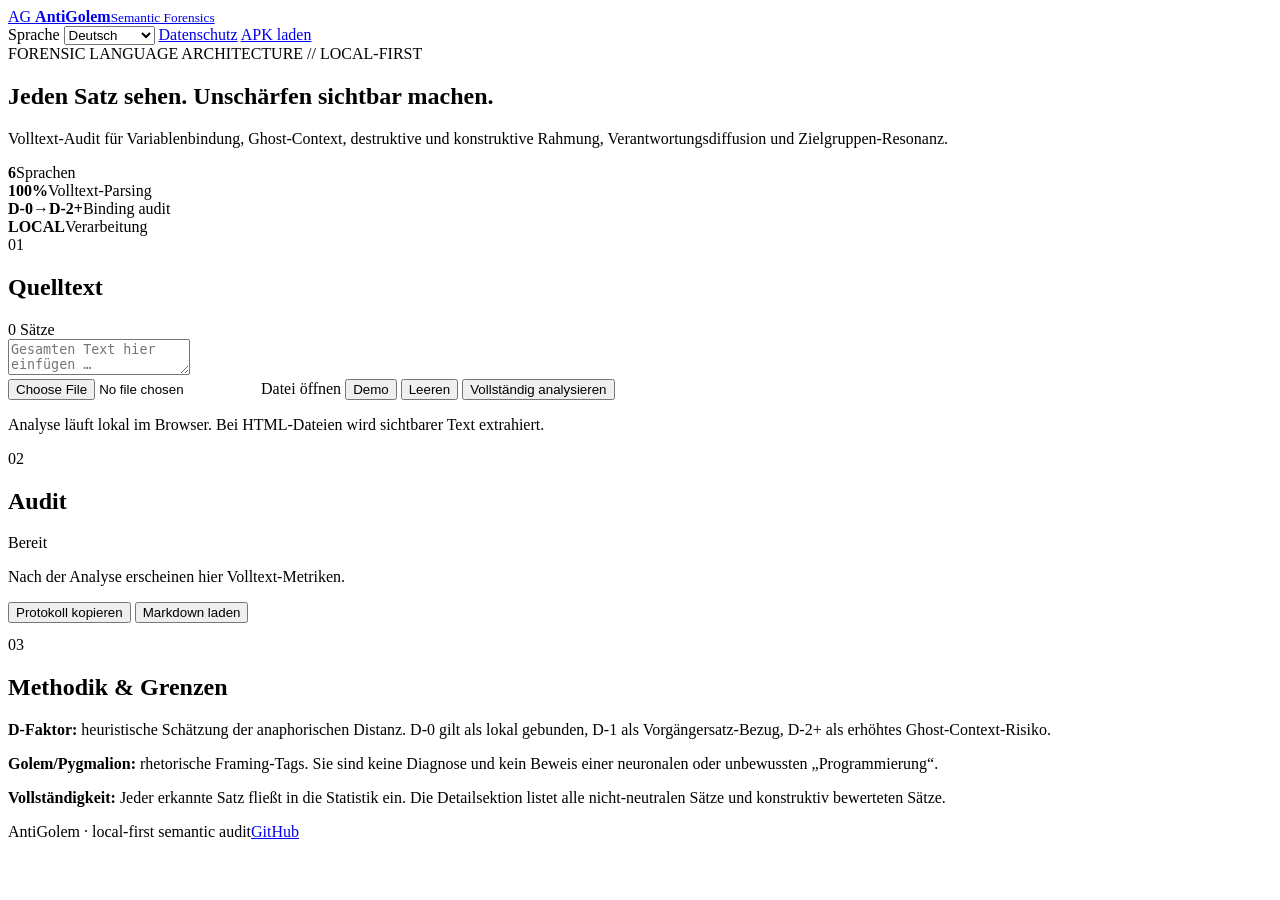
==== index.html @ 64c0b6c7 "Add live six-language AntiGolem web interface" ====
<!doctype html>
<html lang="de">
<head>
  <meta charset="utf-8" />
  <meta name="viewport" content="width=device-width,initial-scale=1,viewport-fit=cover" />
  <meta name="theme-color" content="#090b12" />
  <meta name="description" content="AntiGolem — local-first semantic forensics and sentence-by-sentence language audit." />
  <title>AntiGolem — Semantic Forensics</title>
  <link rel="manifest" href="manifest.webmanifest" />
  <link rel="stylesheet" href="styles.css" />
</head>
<body>
  <div class="noise"></div>
  <header class="topbar">
    <a class="brand" href="#top" aria-label="AntiGolem home">
      <span class="brandMark" aria-hidden="true">AG</span>
      <span><b>AntiGolem</b><small>Semantic Forensics</small></span>
    </a>
    <div class="topActions">
      <label class="selectWrap"><span data-i18n="language">Sprache</span>
        <select id="languageSelect" aria-label="Language">
          <option value="de">Deutsch</option><option value="en">English</option><option value="fr">Français</option>
          <option value="es">Español</option><option value="it">Italiano</option><option value="nl">Nederlands</option>
        </select>
      </label>
      <a class="button ghost" href="privacy.html" data-i18n="privacy">Datenschutz</a>
      <a class="button primary" href="https://github.com/chekento/antigolem/releases/latest/download/AntiGolem.apk" data-i18n="apk">APK laden</a>
    </div>
  </header>

  <main id="top">
    <section class="hero panel glow">
      <div class="eyebrow">FORENSIC LANGUAGE ARCHITECTURE // LOCAL-FIRST</div>
      <h1 data-i18n="heroTitle">Jeden Satz sehen. Unschärfen sichtbar machen.</h1>
      <p data-i18n="heroText">Volltext-Audit für Variablenbindung, Ghost-Context, destruktive und konstruktive Rahmung, Verantwortungsdiffusion und Zielgruppen-Resonanz.</p>
      <div class="heroGrid">
        <div><b>6</b><span data-i18n="languages">Sprachen</span></div>
        <div><b>100%</b><span data-i18n="fullText">Volltext-Parsing</span></div>
        <div><b>D-0→D-2+</b><span>Binding audit</span></div>
        <div><b>LOCAL</b><span data-i18n="processing">Verarbeitung</span></div>
      </div>
    </section>

    <section class="workspace">
      <article class="panel inputPanel">
        <div class="sectionHead">
          <div><span class="step">01</span><h2 data-i18n="source">Quelltext</h2></div>
          <span id="sentencePreview" class="pill">0 Sätze</span>
        </div>
        <textarea id="sourceText" spellcheck="false" data-i18n-placeholder="placeholder" placeholder="Gesamten Text hier einfügen …"></textarea>
        <div class="toolRow">
          <label class="button ghost fileButton"><input id="fileInput" type="file" accept=".txt,.md,.html,.htm,.csv,.json,text/plain,text/markdown,text/html" /><span data-i18n="file">Datei öffnen</span></label>
          <button id="demoBtn" class="button ghost" type="button" data-i18n="demo">Demo</button>
          <button id="clearBtn" class="button ghost" type="button" data-i18n="clear">Leeren</button>
          <button id="analyzeBtn" class="button primary wide" type="button" data-i18n="analyze">Vollständig analysieren</button>
        </div>
        <p class="micro" data-i18n="localNote">Analyse läuft lokal im Browser. Bei HTML-Dateien wird sichtbarer Text extrahiert.</p>
      </article>

      <article class="panel resultPanel">
        <div class="sectionHead">
          <div><span class="step">02</span><h2 data-i18n="audit">Audit</h2></div>
          <span id="statusPill" class="pill idle" data-i18n="ready">Bereit</span>
        </div>
        <div id="metricGrid" class="metrics emptyState"><p data-i18n="empty">Nach der Analyse erscheinen hier Volltext-Metriken.</p></div>
        <div id="reportActions" class="toolRow hidden">
          <button id="copyBtn" class="button ghost" type="button" data-i18n="copy">Protokoll kopieren</button>
          <button id="downloadBtn" class="button ghost" type="button" data-i18n="download">Markdown laden</button>
        </div>
        <pre id="report" class="report" aria-live="polite"></pre>
      </article>
    </section>

    <section class="panel methodology">
      <div><span class="step">03</span><h2 data-i18n="method">Methodik & Grenzen</h2></div>
      <div class="methodGrid">
        <p data-i18n="method1"><b>D-Faktor:</b> heuristische Schätzung der anaphorischen Distanz. D-0 gilt als lokal gebunden, D-1 als Vorgängersatz-Bezug, D-2+ als erhöhtes Ghost-Context-Risiko.</p>
        <p data-i18n="method2"><b>Golem/Pygmalion:</b> rhetorische Framing-Tags. Sie sind keine Diagnose und kein Beweis einer neuronalen oder unbewussten „Programmierung“.</p>
        <p data-i18n="method3"><b>Vollständigkeit:</b> Jeder erkannte Satz fließt in die Statistik ein. Die Detailsektion listet alle nicht-neutralen Sätze und konstruktiv bewerteten Sätze.</p>
      </div>
    </section>
  </main>

  <footer><span>AntiGolem · local-first semantic audit</span><a href="https://github.com/chekento/antigolem">GitHub</a></footer>
  <script src="app.js"></script>
</body>
</html>
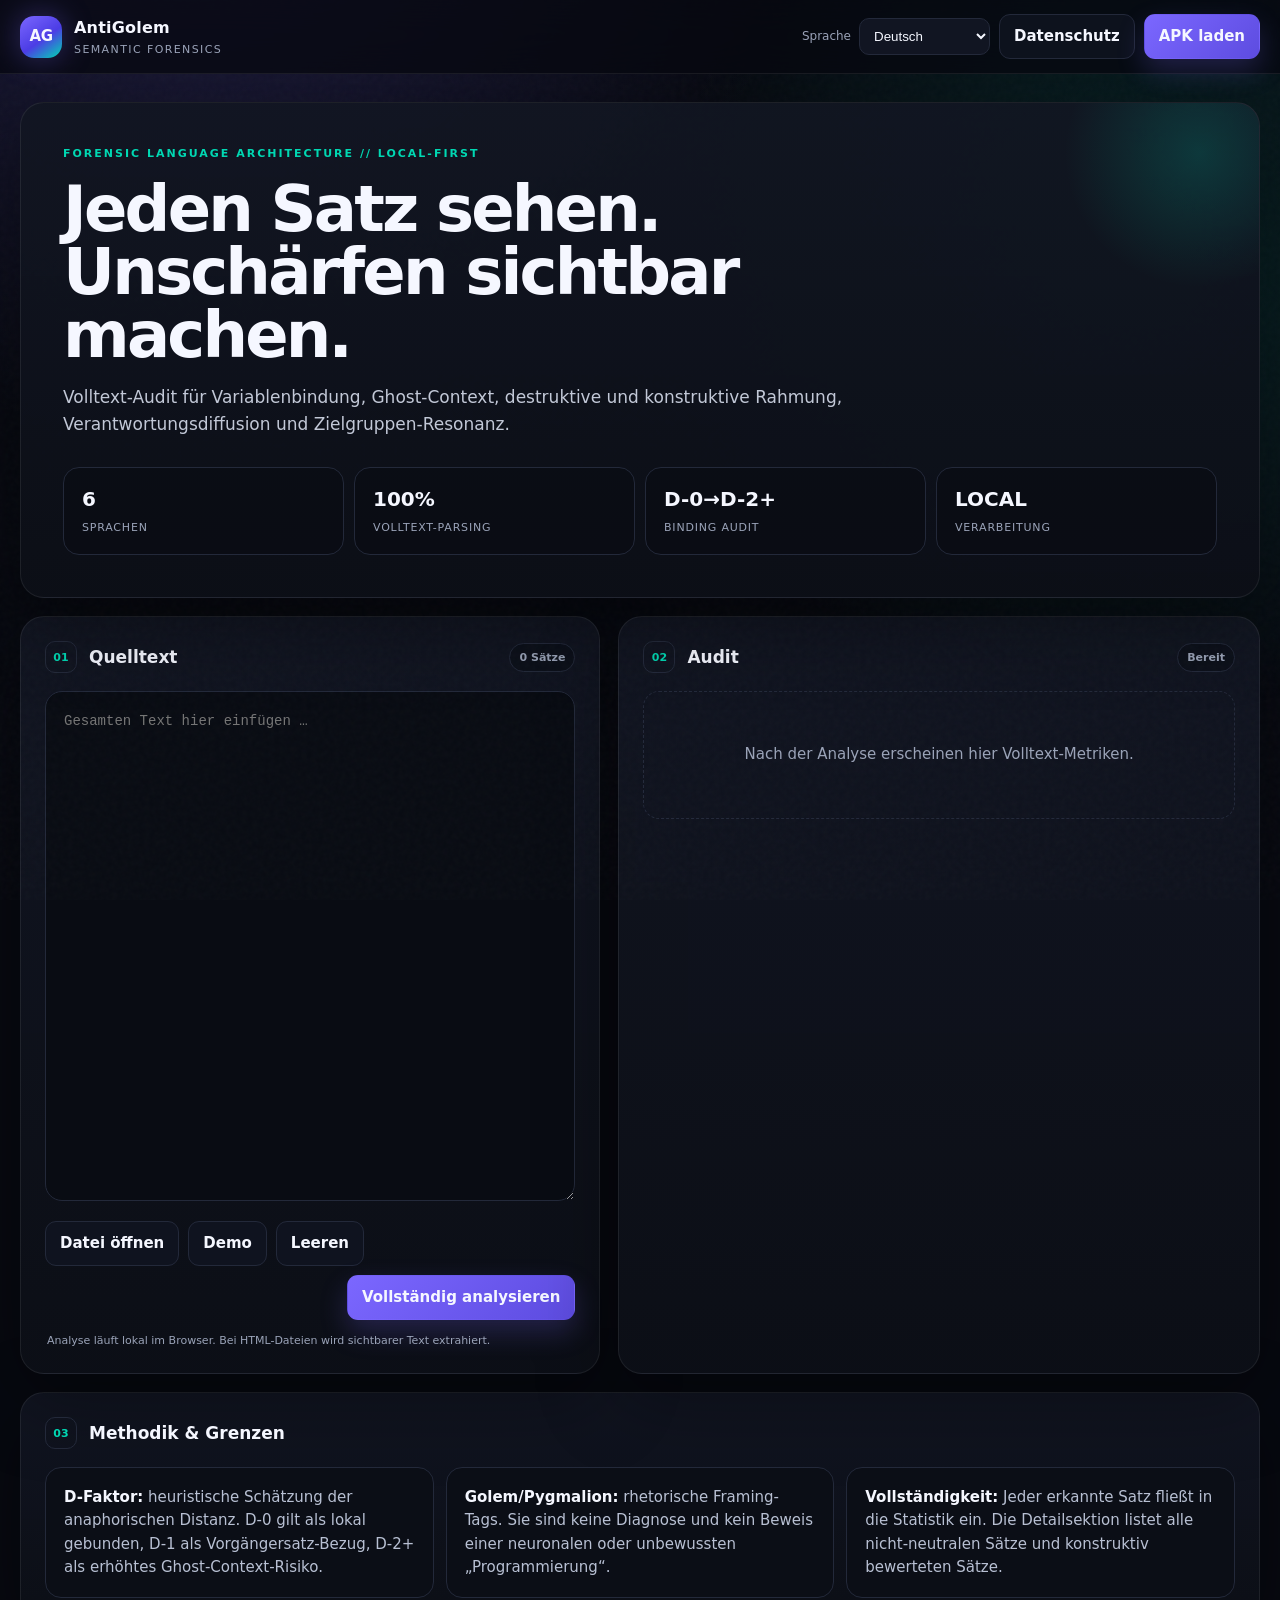
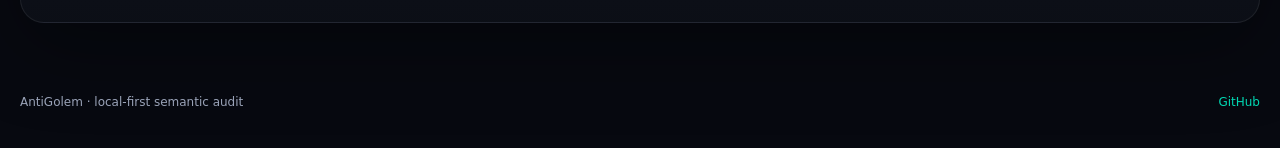
==== commit e818e107: "Load full six-language report localization" ====
--- a/index.html
+++ b/index.html
@@ -83,5 +83,6 @@
 
   <footer><span>AntiGolem · local-first semantic audit</span><a href="https://github.com/chekento/antigolem">GitHub</a></footer>
   <script src="app.js"></script>
+  <script src="report-i18n.js"></script>
 </body>
 </html>
--- a/styles.css
+++ b/styles.css
@@ -0,0 +1 @@
+:root{--bg:#070910;--panel:#10131d;--panel2:#0c0f17;--text:#f5f7ff;--muted:#9aa3b8;--line:#23293a;--accent:#7b67ff;--accent2:#00d8b3;--bad:#ff5577;--amb:#ffb84d;--good:#52e08d;--neutral:#8da0bd;--shadow:0 24px 80px rgba(0,0,0,.35)}*{box-sizing:border-box}html{scroll-behavior:smooth}body{margin:0;background:radial-gradient(circle at 15% -10%,rgba(123,103,255,.22),transparent 28%),radial-gradient(circle at 88% 15%,rgba(0,216,179,.12),transparent 25%),var(--bg);color:var(--text);font:15px/1.55 Inter,ui-sans-serif,system-ui,-apple-system,BlinkMacSystemFont,"Segoe UI",sans-serif;min-height:100vh}.noise{position:fixed;inset:0;pointer-events:none;opacity:.035;background-image:url("data:image/svg+xml,%3Csvg viewBox='0 0 180 180' xmlns='http://www.w3.org/2000/svg'%3E%3Cfilter id='n'%3E%3CfeTurbulence type='fractalNoise' baseFrequency='.92' numOctaves='4' stitchTiles='stitch'/%3E%3C/filter%3E%3Crect width='100%25' height='100%25' filter='url(%23n)' opacity='.75'/%3E%3C/svg%3E")}.topbar{position:sticky;top:0;z-index:50;display:flex;justify-content:space-between;align-items:center;gap:20px;padding:14px max(20px,calc((100vw - 1320px)/2));backdrop-filter:blur(20px);background:rgba(7,9,16,.76);border-bottom:1px solid rgba(255,255,255,.07)}.brand{display:flex;align-items:center;gap:12px;color:var(--text);text-decoration:none}.brandMark{display:grid;place-items:center;width:42px;height:42px;border-radius:14px;font-weight:900;letter-spacing:-.5px;background:linear-gradient(145deg,var(--accent),#4c3de5 55%,var(--accent2));box-shadow:0 0 30px rgba(123,103,255,.35)}.brand b,.brand small{display:block}.brand b{font-size:16px;letter-spacing:.2px}.brand small{color:var(--muted);font-size:11px;text-transform:uppercase;letter-spacing:1.4px}.topActions,.toolRow{display:flex;align-items:center;gap:9px;flex-wrap:wrap}.selectWrap{display:flex;align-items:center;gap:8px;color:var(--muted);font-size:12px}.selectWrap select{background:#111522;color:var(--text);border:1px solid var(--line);padding:9px 30px 9px 10px;border-radius:10px}.button{appearance:none;border:1px solid var(--line);border-radius:11px;padding:10px 14px;color:var(--text);background:#111522;font:inherit;font-weight:700;text-decoration:none;cursor:pointer;transition:.18s ease}.button:hover{transform:translateY(-1px);border-color:#434b66}.button.primary{background:linear-gradient(135deg,var(--accent),#5d4ce0);border-color:transparent;box-shadow:0 12px 28px rgba(123,103,255,.22)}.button.ghost{background:rgba(17,21,34,.74)}.button.wide{margin-left:auto}.fileButton input{display:none}main{width:min(1320px,calc(100% - 40px));margin:28px auto 70px}.panel{background:linear-gradient(180deg,rgba(18,22,34,.92),rgba(12,15,23,.96));border:1px solid rgba(255,255,255,.075);border-radius:24px;box-shadow:var(--shadow)}.hero{padding:42px;position:relative;overflow:hidden}.hero:after{content:"";position:absolute;width:280px;height:280px;border-radius:50%;right:-80px;top:-90px;background:radial-gradient(circle,rgba(0,216,179,.18),transparent 68%)}.eyebrow{color:var(--accent2);font-size:11px;font-weight:900;letter-spacing:2px}.hero h1{font-size:clamp(34px,5vw,68px);line-height:.98;max-width:900px;margin:16px 0 18px;letter-spacing:-2.8px}.hero>p{max-width:800px;color:#c2c8d7;font-size:17px}.heroGrid{margin-top:30px;display:grid;grid-template-columns:repeat(4,1fr);gap:10px}.heroGrid div{padding:16px 18px;border:1px solid var(--line);background:rgba(7,9,16,.45);border-radius:16px}.heroGrid b{display:block;font-size:20px}.heroGrid span{color:var(--muted);font-size:11px;text-transform:uppercase;letter-spacing:.8px}.workspace{display:grid;grid-template-columns:minmax(0,.95fr) minmax(0,1.05fr);gap:18px;margin-top:18px}.inputPanel,.resultPanel,.methodology{padding:24px}.sectionHead,.sectionHead>div,.methodology>div:first-child{display:flex;align-items:center;justify-content:space-between;gap:12px}.sectionHead>div,.methodology>div:first-child{justify-content:flex-start}.step{display:grid;place-items:center;min-width:32px;height:32px;border:1px solid var(--line);border-radius:10px;color:var(--accent2);font-size:11px;font-weight:900}h2{font-size:17px;margin:0}.pill{display:inline-flex;align-items:center;min-height:28px;padding:5px 9px;border-radius:999px;border:1px solid var(--line);background:#0c101a;color:var(--muted);font-size:11px;font-weight:800}.pill.active{color:var(--accent2);border-color:rgba(0,216,179,.35)}textarea{margin:18px 0 12px;width:100%;min-height:510px;resize:vertical;border-radius:17px;border:1px solid var(--line);background:#090c13;color:#e9edfa;padding:18px;font:14px/1.65 "SFMono-Regular",Consolas,"Liberation Mono",monospace;outline:none;box-shadow:inset 0 0 0 1px transparent}textarea:focus{border-color:#5548a8;box-shadow:0 0 0 3px rgba(123,103,255,.09)}.micro{color:var(--muted);font-size:11px;margin:12px 2px 0}.metrics{display:grid;grid-template-columns:repeat(2,1fr);gap:9px;margin-top:18px}.metric{padding:15px;border-radius:15px;background:#0b0e16;border:1px solid var(--line)}.metric span{display:block;color:var(--muted);font-size:11px;text-transform:uppercase;letter-spacing:.7px}.metric b{display:block;font-size:25px;margin-top:3px}.metric.bad b{color:var(--bad)}.metric.amb b{color:var(--amb)}.metric.good b{color:var(--good)}.metric.neutral b{color:var(--neutral)}.emptyState{display:block;padding:36px 18px;text-align:center;color:var(--muted);border:1px dashed var(--line);border-radius:16px}.report{margin:14px 0 0;white-space:pre-wrap;word-break:break-word;max-height:700px;overflow:auto;background:#080b12;border:1px solid var(--line);border-radius:17px;padding:18px;color:#e6eaf7;font:12px/1.7 "SFMono-Regular",Consolas,monospace}.report:empty{display:none}.methodology{margin-top:18px}.methodGrid{display:grid;grid-template-columns:repeat(3,1fr);gap:12px;margin-top:18px}.methodGrid p{margin:0;padding:18px;border:1px solid var(--line);border-radius:16px;color:#b8c0d3;background:#0b0e16}.methodGrid b{color:var(--text)}.hidden{display:none!important}footer{width:min(1320px,calc(100% - 40px));margin:0 auto 36px;display:flex;justify-content:space-between;color:var(--muted);font-size:12px}footer a{color:var(--accent2);text-decoration:none}@media(max-width:900px){.workspace{grid-template-columns:1fr}.heroGrid,.methodGrid{grid-template-columns:repeat(2,1fr)}textarea{min-height:350px}.topbar{align-items:flex-start}.topActions .selectWrap span,.topActions .ghost{display:none}}@media(max-width:560px){main{width:min(100% - 20px,1320px);margin-top:12px}.topbar{padding:10px}.brand small{display:none}.hero{padding:26px 20px}.hero h1{letter-spacing:-1.7px}.heroGrid{grid-template-columns:1fr 1fr}.inputPanel,.resultPanel,.methodology{padding:16px}.methodGrid{grid-template-columns:1fr}.button{padding:10px 12px}.button.wide{width:100%;margin-left:0}.selectWrap{margin-left:auto}footer{width:calc(100% - 24px)}}
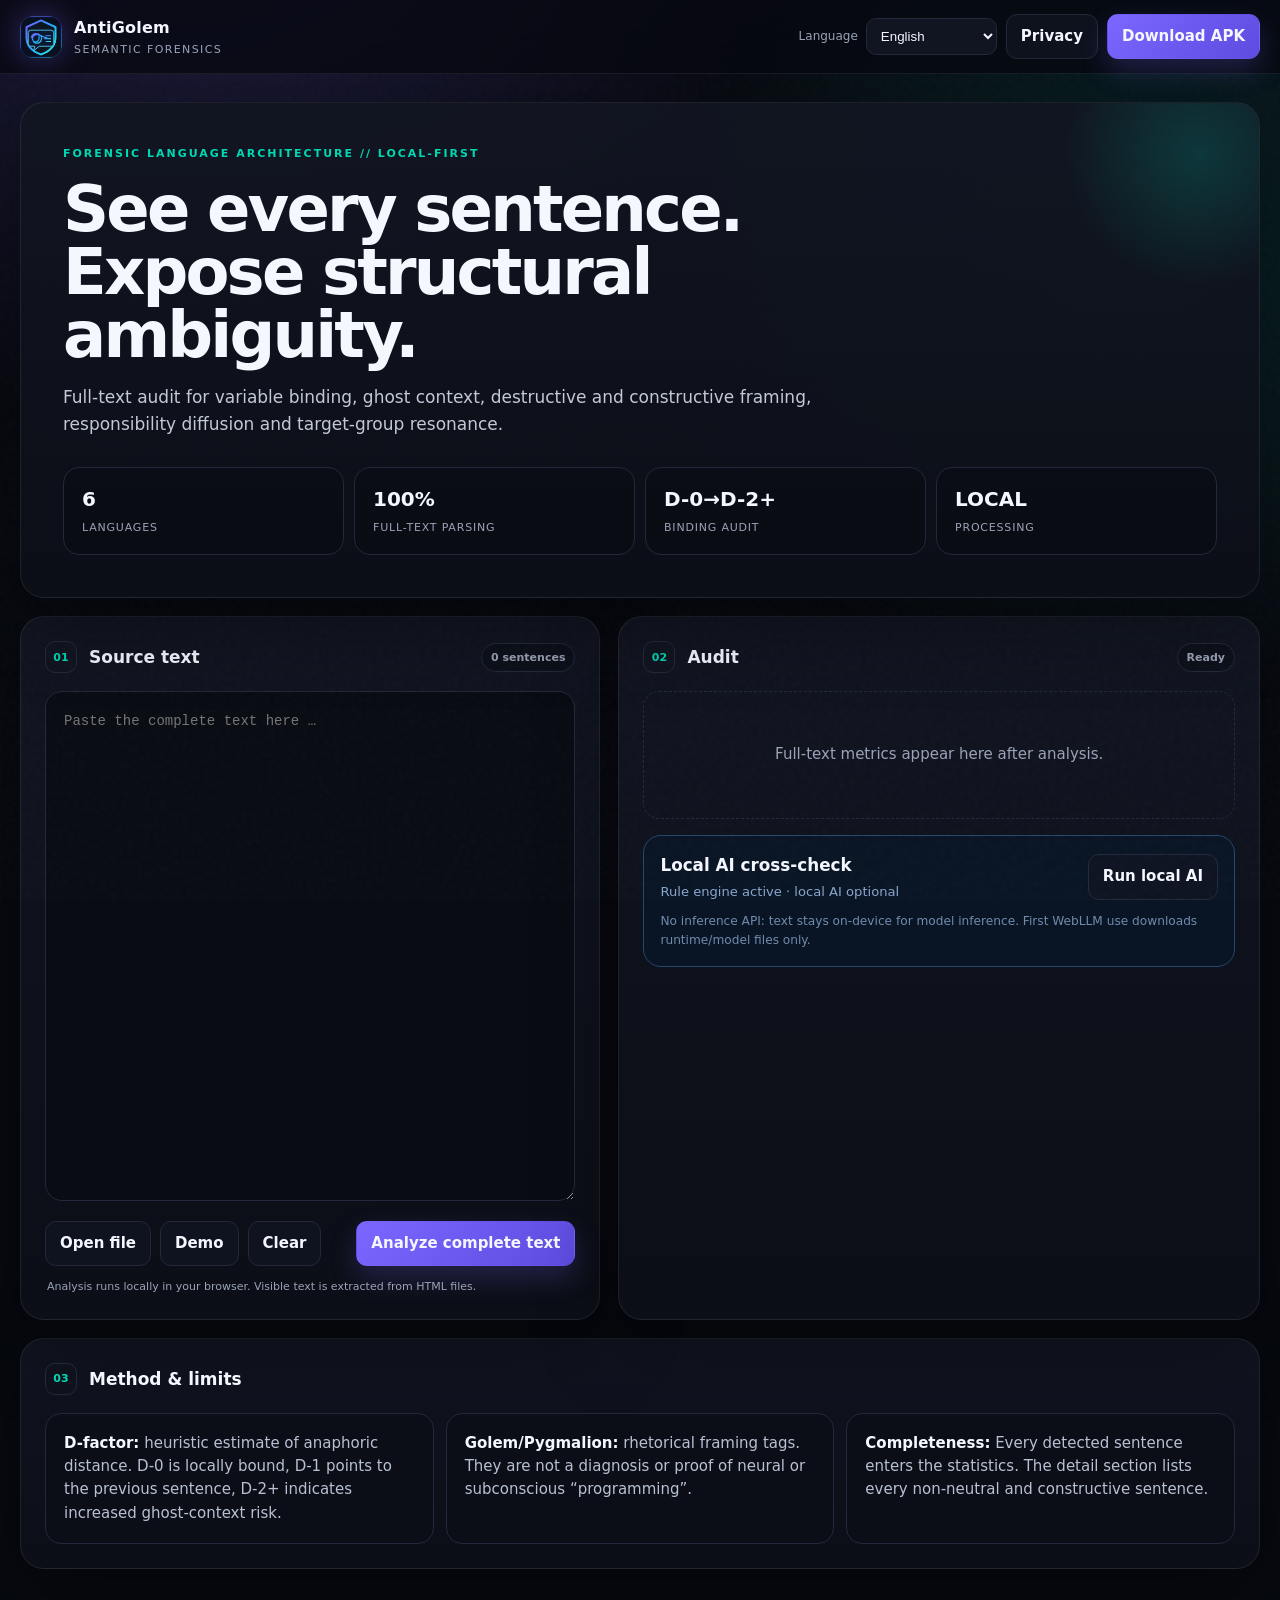
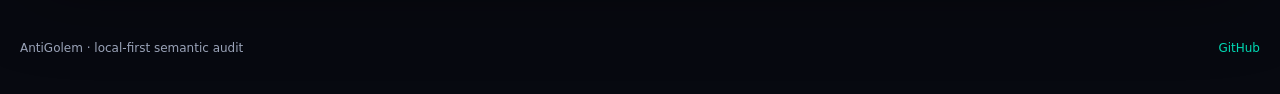
==== commit 972707f9: "Use brand logo and load local AI extensions" ====
--- a/index.html
+++ b/index.html
@@ -1,82 +1,84 @@
 <!doctype html>
-<html lang="de">
+<html lang="en">
 <head>
   <meta charset="utf-8" />
   <meta name="viewport" content="width=device-width,initial-scale=1,viewport-fit=cover" />
   <meta name="theme-color" content="#090b12" />
   <meta name="description" content="AntiGolem — local-first semantic forensics and sentence-by-sentence language audit." />
   <title>AntiGolem — Semantic Forensics</title>
+  <link rel="icon" href="assets/brand/antigolem-logo.svg" type="image/svg+xml" />
   <link rel="manifest" href="manifest.webmanifest" />
   <link rel="stylesheet" href="styles.css" />
+  <script src="locale-bootstrap.js"></script>
 </head>
 <body>
   <div class="noise"></div>
   <header class="topbar">
     <a class="brand" href="#top" aria-label="AntiGolem home">
-      <span class="brandMark" aria-hidden="true">AG</span>
+      <span class="brandMark" aria-hidden="true" style="overflow:hidden;padding:0"><img src="assets/brand/antigolem-logo.svg" alt="" style="width:100%;height:100%;display:block" /></span>
       <span><b>AntiGolem</b><small>Semantic Forensics</small></span>
     </a>
     <div class="topActions">
-      <label class="selectWrap"><span data-i18n="language">Sprache</span>
+      <label class="selectWrap"><span data-i18n="language">Language</span>
         <select id="languageSelect" aria-label="Language">
           <option value="de">Deutsch</option><option value="en">English</option><option value="fr">Français</option>
           <option value="es">Español</option><option value="it">Italiano</option><option value="nl">Nederlands</option>
         </select>
       </label>
-      <a class="button ghost" href="privacy.html" data-i18n="privacy">Datenschutz</a>
-      <a class="button primary" href="https://github.com/chekento/antigolem/releases/latest/download/AntiGolem.apk" data-i18n="apk">APK laden</a>
+      <a class="button ghost" href="privacy.html" data-i18n="privacy">Privacy</a>
+      <a class="button primary" href="https://github.com/chekento/antigolem/releases/latest/download/AntiGolem.apk" data-i18n="apk">Download APK</a>
     </div>
   </header>
 
   <main id="top">
     <section class="hero panel glow">
       <div class="eyebrow">FORENSIC LANGUAGE ARCHITECTURE // LOCAL-FIRST</div>
-      <h1 data-i18n="heroTitle">Jeden Satz sehen. Unschärfen sichtbar machen.</h1>
-      <p data-i18n="heroText">Volltext-Audit für Variablenbindung, Ghost-Context, destruktive und konstruktive Rahmung, Verantwortungsdiffusion und Zielgruppen-Resonanz.</p>
+      <h1 data-i18n="heroTitle">See every sentence. Expose structural ambiguity.</h1>
+      <p data-i18n="heroText">Full-text audit for variable binding, ghost context, destructive and constructive framing, responsibility diffusion and target-group resonance.</p>
       <div class="heroGrid">
-        <div><b>6</b><span data-i18n="languages">Sprachen</span></div>
-        <div><b>100%</b><span data-i18n="fullText">Volltext-Parsing</span></div>
+        <div><b>6</b><span data-i18n="languages">Languages</span></div>
+        <div><b>100%</b><span data-i18n="fullText">Full-text parsing</span></div>
         <div><b>D-0→D-2+</b><span>Binding audit</span></div>
-        <div><b>LOCAL</b><span data-i18n="processing">Verarbeitung</span></div>
+        <div><b>LOCAL</b><span data-i18n="processing">Processing</span></div>
       </div>
     </section>
 
     <section class="workspace">
       <article class="panel inputPanel">
         <div class="sectionHead">
-          <div><span class="step">01</span><h2 data-i18n="source">Quelltext</h2></div>
-          <span id="sentencePreview" class="pill">0 Sätze</span>
+          <div><span class="step">01</span><h2 data-i18n="source">Source text</h2></div>
+          <span id="sentencePreview" class="pill">0 sentences</span>
         </div>
-        <textarea id="sourceText" spellcheck="false" data-i18n-placeholder="placeholder" placeholder="Gesamten Text hier einfügen …"></textarea>
+        <textarea id="sourceText" spellcheck="false" data-i18n-placeholder="placeholder" placeholder="Paste the complete text here …"></textarea>
         <div class="toolRow">
-          <label class="button ghost fileButton"><input id="fileInput" type="file" accept=".txt,.md,.html,.htm,.csv,.json,text/plain,text/markdown,text/html" /><span data-i18n="file">Datei öffnen</span></label>
+          <label class="button ghost fileButton"><input id="fileInput" type="file" accept=".txt,.md,.html,.htm,.csv,.json,text/plain,text/markdown,text/html" /><span data-i18n="file">Open file</span></label>
           <button id="demoBtn" class="button ghost" type="button" data-i18n="demo">Demo</button>
-          <button id="clearBtn" class="button ghost" type="button" data-i18n="clear">Leeren</button>
-          <button id="analyzeBtn" class="button primary wide" type="button" data-i18n="analyze">Vollständig analysieren</button>
+          <button id="clearBtn" class="button ghost" type="button" data-i18n="clear">Clear</button>
+          <button id="analyzeBtn" class="button primary wide" type="button" data-i18n="analyze">Analyze complete text</button>
         </div>
-        <p class="micro" data-i18n="localNote">Analyse läuft lokal im Browser. Bei HTML-Dateien wird sichtbarer Text extrahiert.</p>
+        <p class="micro" data-i18n="localNote">Analysis runs locally in your browser. Visible text is extracted from HTML files.</p>
       </article>
 
       <article class="panel resultPanel">
         <div class="sectionHead">
           <div><span class="step">02</span><h2 data-i18n="audit">Audit</h2></div>
-          <span id="statusPill" class="pill idle" data-i18n="ready">Bereit</span>
+          <span id="statusPill" class="pill idle" data-i18n="ready">Ready</span>
         </div>
-        <div id="metricGrid" class="metrics emptyState"><p data-i18n="empty">Nach der Analyse erscheinen hier Volltext-Metriken.</p></div>
+        <div id="metricGrid" class="metrics emptyState"><p data-i18n="empty">Full-text metrics appear here after analysis.</p></div>
         <div id="reportActions" class="toolRow hidden">
-          <button id="copyBtn" class="button ghost" type="button" data-i18n="copy">Protokoll kopieren</button>
-          <button id="downloadBtn" class="button ghost" type="button" data-i18n="download">Markdown laden</button>
+          <button id="copyBtn" class="button ghost" type="button" data-i18n="copy">Copy protocol</button>
+          <button id="downloadBtn" class="button ghost" type="button" data-i18n="download">Download Markdown</button>
         </div>
         <pre id="report" class="report" aria-live="polite"></pre>
       </article>
     </section>
 
     <section class="panel methodology">
-      <div><span class="step">03</span><h2 data-i18n="method">Methodik & Grenzen</h2></div>
+      <div><span class="step">03</span><h2 data-i18n="method">Method &amp; limits</h2></div>
       <div class="methodGrid">
-        <p data-i18n="method1"><b>D-Faktor:</b> heuristische Schätzung der anaphorischen Distanz. D-0 gilt als lokal gebunden, D-1 als Vorgängersatz-Bezug, D-2+ als erhöhtes Ghost-Context-Risiko.</p>
-        <p data-i18n="method2"><b>Golem/Pygmalion:</b> rhetorische Framing-Tags. Sie sind keine Diagnose und kein Beweis einer neuronalen oder unbewussten „Programmierung“.</p>
-        <p data-i18n="method3"><b>Vollständigkeit:</b> Jeder erkannte Satz fließt in die Statistik ein. Die Detailsektion listet alle nicht-neutralen Sätze und konstruktiv bewerteten Sätze.</p>
+        <p data-i18n="method1"><b>D-factor:</b> heuristic estimate of anaphoric distance. D-0 is locally bound, D-1 points to the previous sentence, D-2+ indicates increased ghost-context risk.</p>
+        <p data-i18n="method2"><b>Golem/Pygmalion:</b> rhetorical framing tags. They are not a diagnosis or proof of neural or subconscious “programming”.</p>
+        <p data-i18n="method3"><b>Completeness:</b> Every detected sentence enters the statistics. The detail section lists every non-neutral and constructive sentence.</p>
       </div>
     </section>
   </main>
@@ -84,5 +86,7 @@
   <footer><span>AntiGolem · local-first semantic audit</span><a href="https://github.com/chekento/antigolem">GitHub</a></footer>
   <script src="app.js"></script>
   <script src="report-i18n.js"></script>
+  <script src="advanced-stats.js"></script>
+  <script src="local-ai.js"></script>
 </body>
 </html>
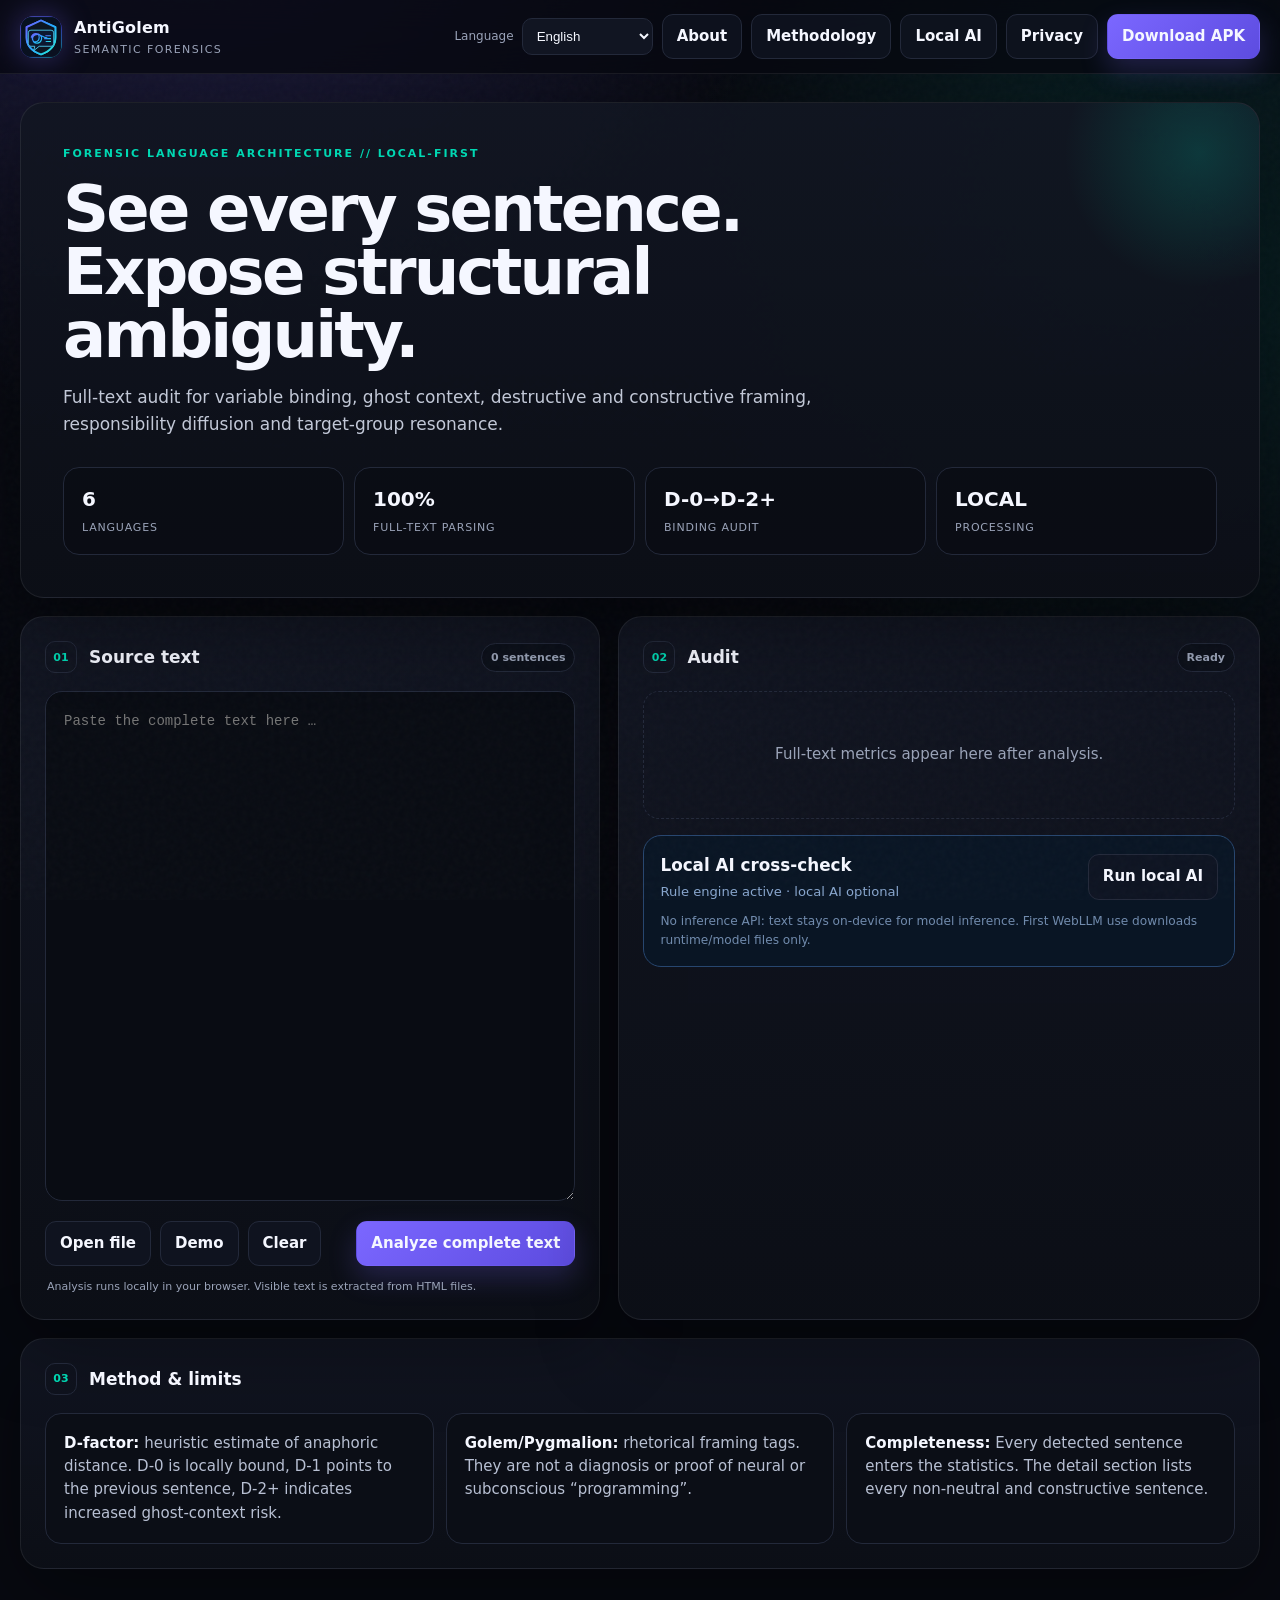
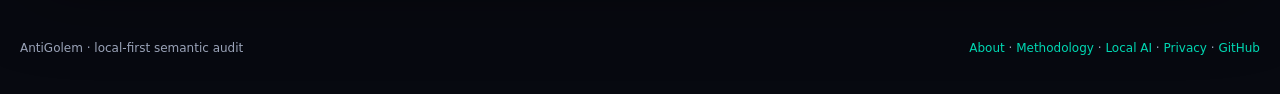
==== commit 66fc0386: "Wire live app navigation to real subpages" ====
--- a/index.html
+++ b/index.html
@@ -25,6 +25,9 @@
           <option value="es">Español</option><option value="it">Italiano</option><option value="nl">Nederlands</option>
         </select>
       </label>
+      <a class="button ghost" href="about.html">About</a>
+      <a class="button ghost" href="methodology.html">Methodology</a>
+      <a class="button ghost" href="local-ai.html">Local AI</a>
       <a class="button ghost" href="privacy.html" data-i18n="privacy">Privacy</a>
       <a class="button primary" href="https://github.com/chekento/antigolem/releases/latest/download/AntiGolem.apk" data-i18n="apk">Download APK</a>
     </div>
@@ -45,10 +48,7 @@
 
     <section class="workspace">
       <article class="panel inputPanel">
-        <div class="sectionHead">
-          <div><span class="step">01</span><h2 data-i18n="source">Source text</h2></div>
-          <span id="sentencePreview" class="pill">0 sentences</span>
-        </div>
+        <div class="sectionHead"><div><span class="step">01</span><h2 data-i18n="source">Source text</h2></div><span id="sentencePreview" class="pill">0 sentences</span></div>
         <textarea id="sourceText" spellcheck="false" data-i18n-placeholder="placeholder" placeholder="Paste the complete text here …"></textarea>
         <div class="toolRow">
           <label class="button ghost fileButton"><input id="fileInput" type="file" accept=".txt,.md,.html,.htm,.csv,.json,text/plain,text/markdown,text/html" /><span data-i18n="file">Open file</span></label>
@@ -60,15 +60,9 @@
       </article>
 
       <article class="panel resultPanel">
-        <div class="sectionHead">
-          <div><span class="step">02</span><h2 data-i18n="audit">Audit</h2></div>
-          <span id="statusPill" class="pill idle" data-i18n="ready">Ready</span>
-        </div>
+        <div class="sectionHead"><div><span class="step">02</span><h2 data-i18n="audit">Audit</h2></div><span id="statusPill" class="pill idle" data-i18n="ready">Ready</span></div>
         <div id="metricGrid" class="metrics emptyState"><p data-i18n="empty">Full-text metrics appear here after analysis.</p></div>
-        <div id="reportActions" class="toolRow hidden">
-          <button id="copyBtn" class="button ghost" type="button" data-i18n="copy">Copy protocol</button>
-          <button id="downloadBtn" class="button ghost" type="button" data-i18n="download">Download Markdown</button>
-        </div>
+        <div id="reportActions" class="toolRow hidden"><button id="copyBtn" class="button ghost" type="button" data-i18n="copy">Copy protocol</button><button id="downloadBtn" class="button ghost" type="button" data-i18n="download">Download Markdown</button></div>
         <pre id="report" class="report" aria-live="polite"></pre>
       </article>
     </section>
@@ -83,7 +77,7 @@
     </section>
   </main>
 
-  <footer><span>AntiGolem · local-first semantic audit</span><a href="https://github.com/chekento/antigolem">GitHub</a></footer>
+  <footer><span>AntiGolem · local-first semantic audit</span><span><a href="about.html">About</a> · <a href="methodology.html">Methodology</a> · <a href="local-ai.html">Local AI</a> · <a href="privacy.html">Privacy</a> · <a href="https://github.com/chekento/antigolem">GitHub</a></span></footer>
   <script src="app.js"></script>
   <script src="report-i18n.js"></script>
   <script src="advanced-stats.js"></script>
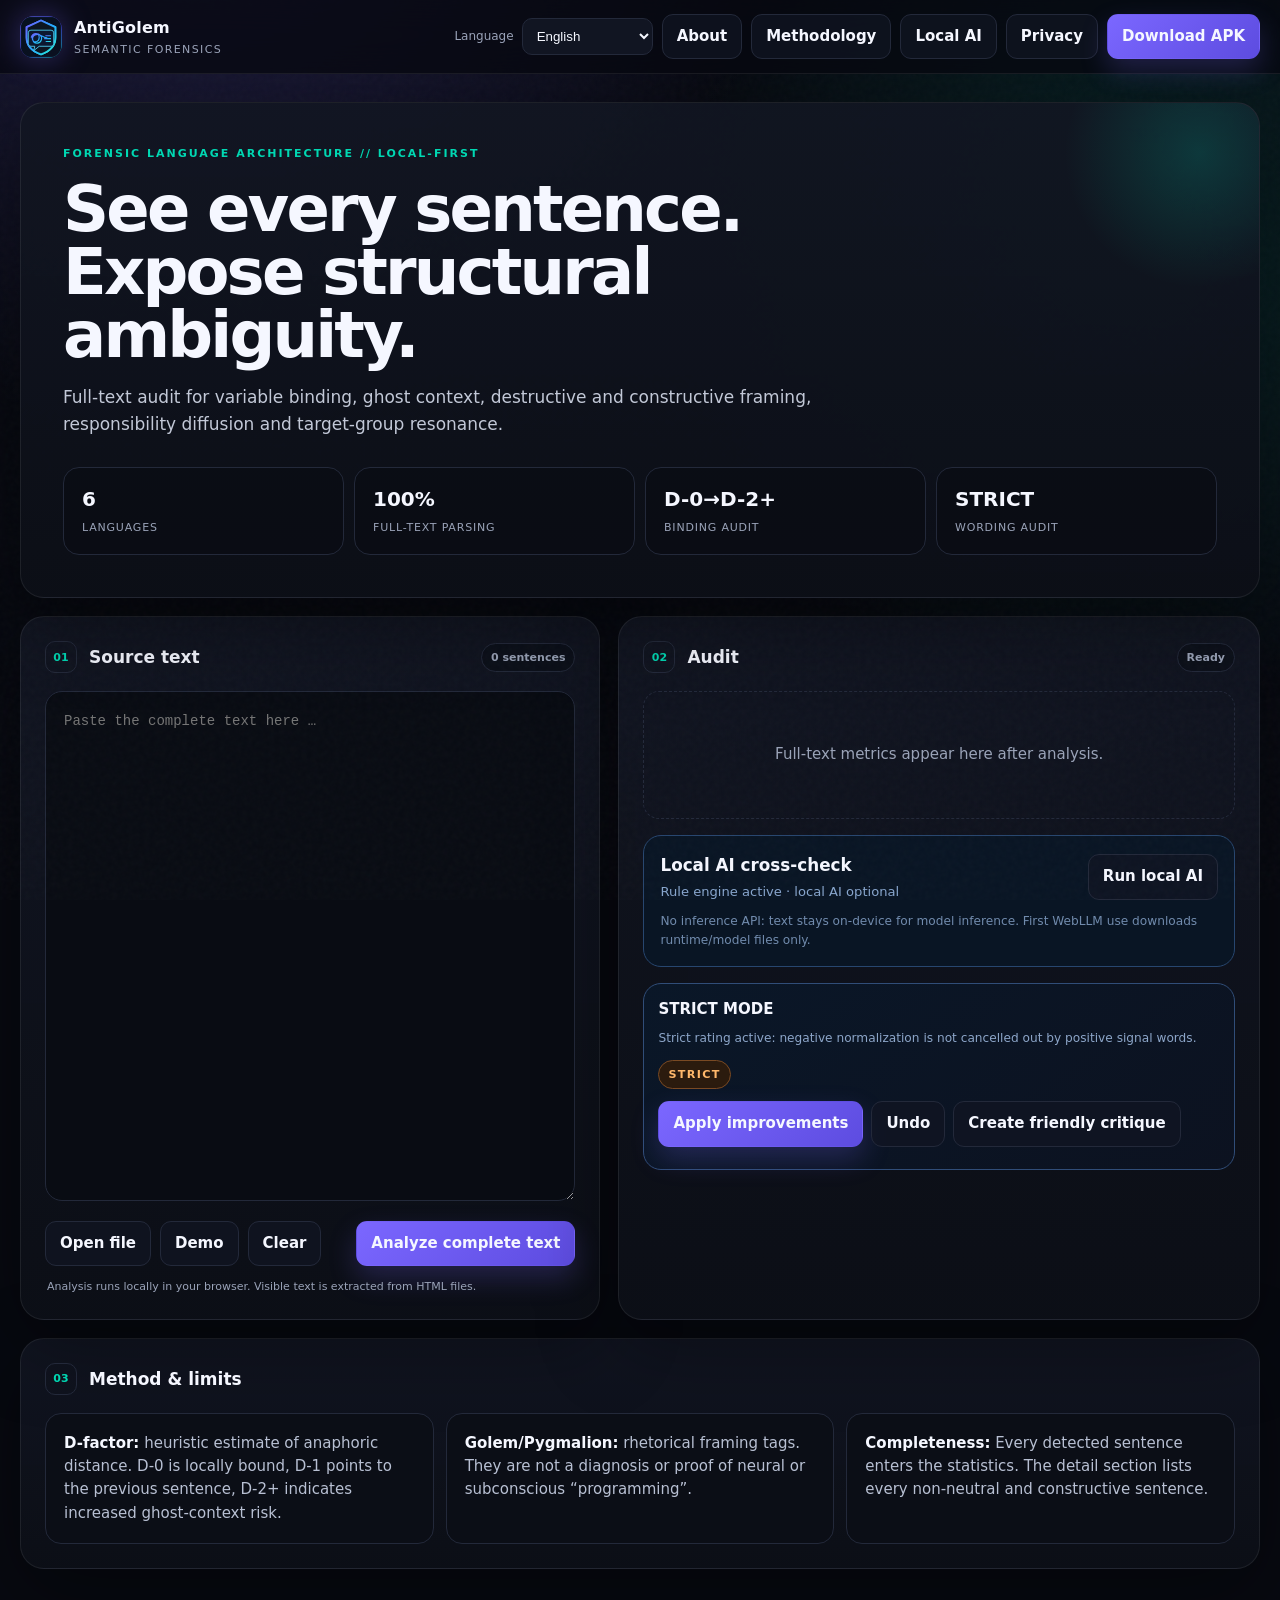
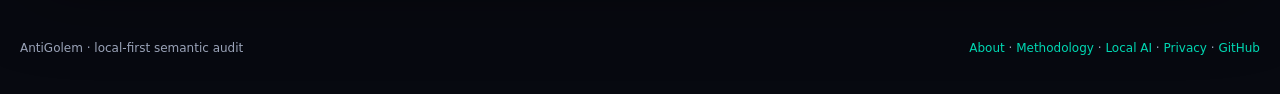
==== commit 802261a6: "Load strict editing and friendly reply tools" ====
--- a/index.html
+++ b/index.html
@@ -42,7 +42,7 @@
         <div><b>6</b><span data-i18n="languages">Languages</span></div>
         <div><b>100%</b><span data-i18n="fullText">Full-text parsing</span></div>
         <div><b>D-0→D-2+</b><span>Binding audit</span></div>
-        <div><b>LOCAL</b><span data-i18n="processing">Processing</span></div>
+        <div><b>STRICT</b><span>Wording audit</span></div>
       </div>
     </section>
 
@@ -82,5 +82,6 @@
   <script src="report-i18n.js"></script>
   <script src="advanced-stats.js"></script>
   <script src="local-ai.js"></script>
+  <script src="editor-tools.js"></script>
 </body>
 </html>
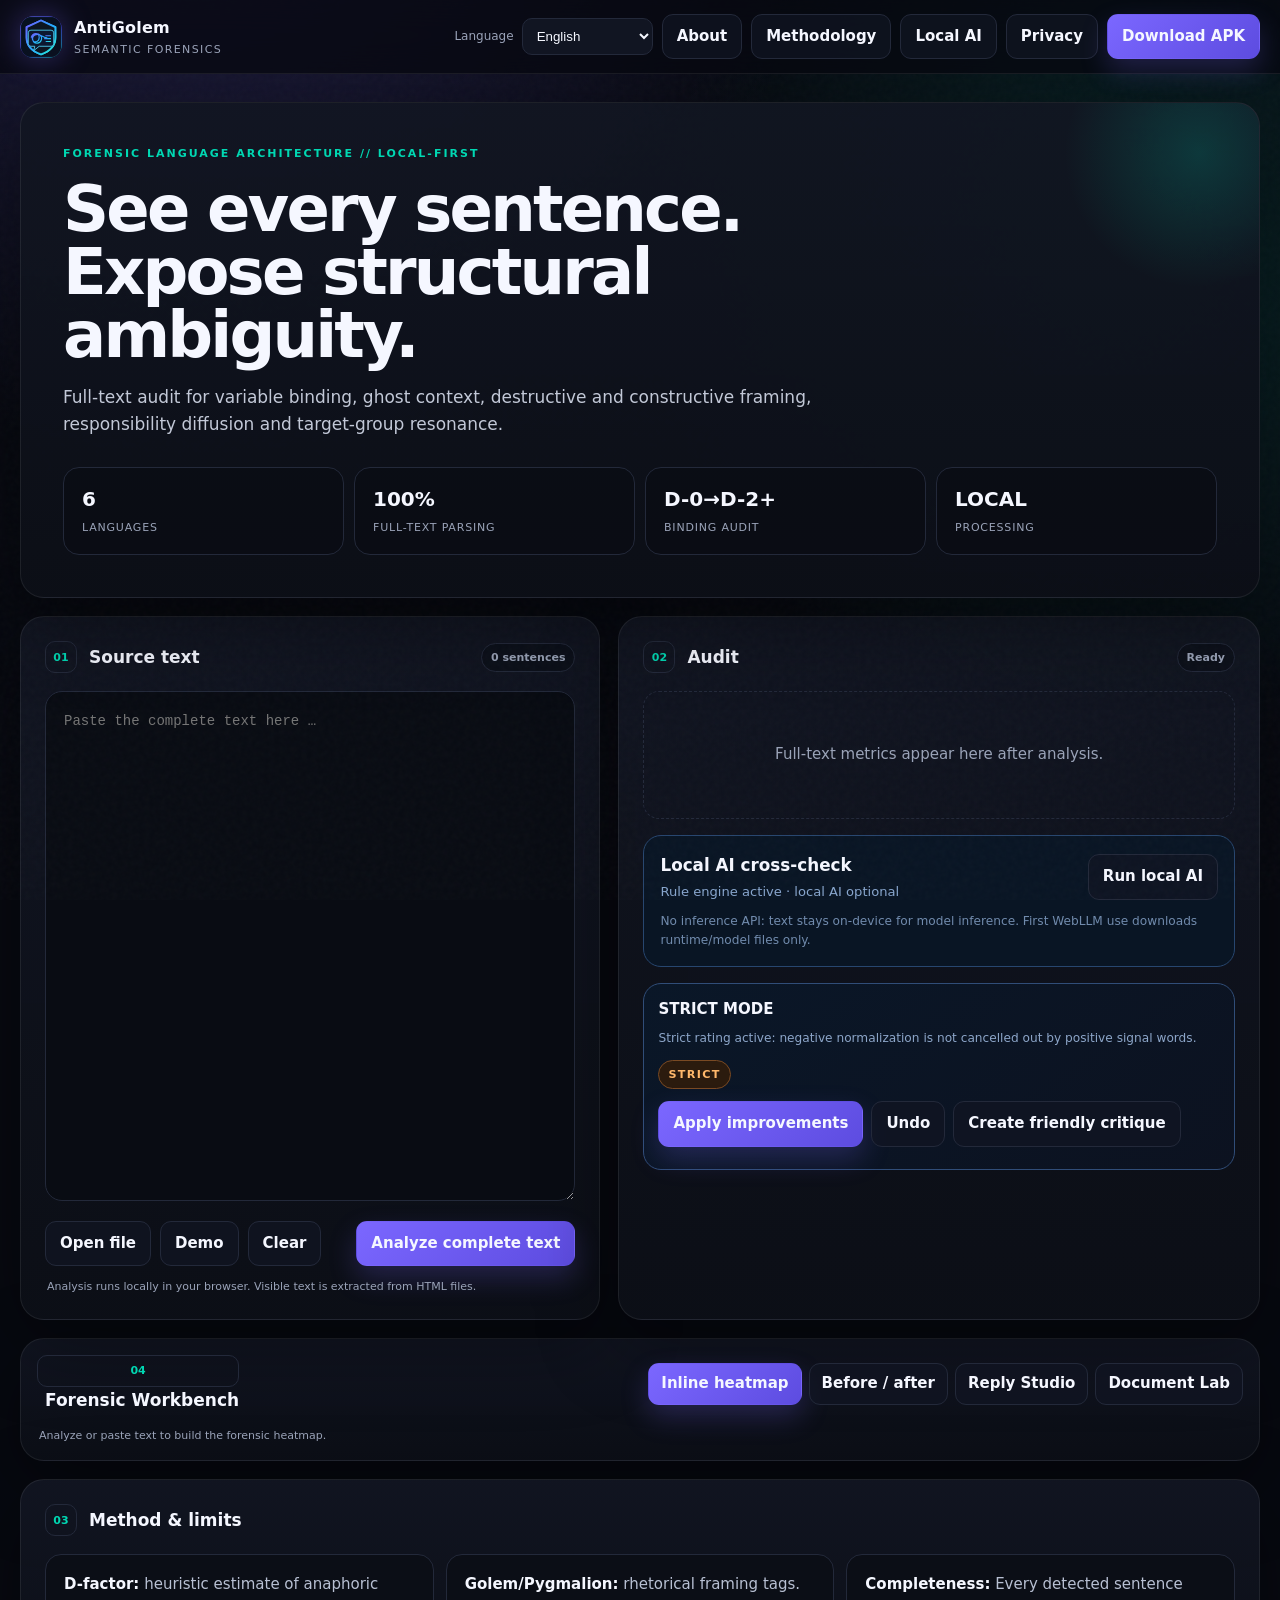
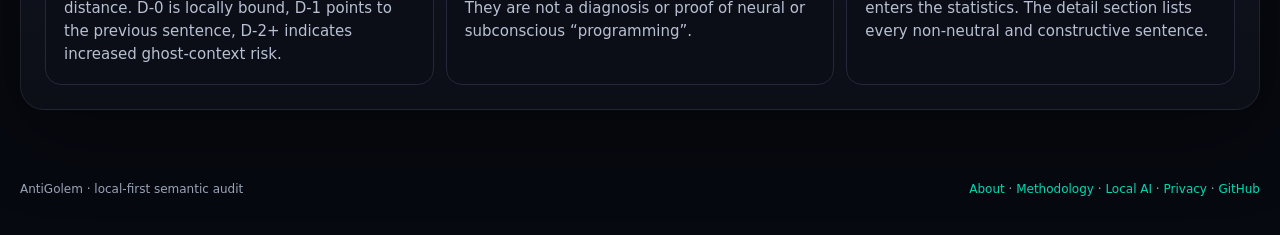
==== commit 02e95c66: "Load AntiGolem forensic workbench" ====
--- a/index.html
+++ b/index.html
@@ -42,7 +42,7 @@
         <div><b>6</b><span data-i18n="languages">Languages</span></div>
         <div><b>100%</b><span data-i18n="fullText">Full-text parsing</span></div>
         <div><b>D-0→D-2+</b><span>Binding audit</span></div>
-        <div><b>STRICT</b><span>Wording audit</span></div>
+        <div><b>LOCAL</b><span data-i18n="processing">Processing</span></div>
       </div>
     </section>
 
@@ -83,5 +83,6 @@
   <script src="advanced-stats.js"></script>
   <script src="local-ai.js"></script>
   <script src="editor-tools.js"></script>
+  <script src="workbench.js"></script>
 </body>
 </html>
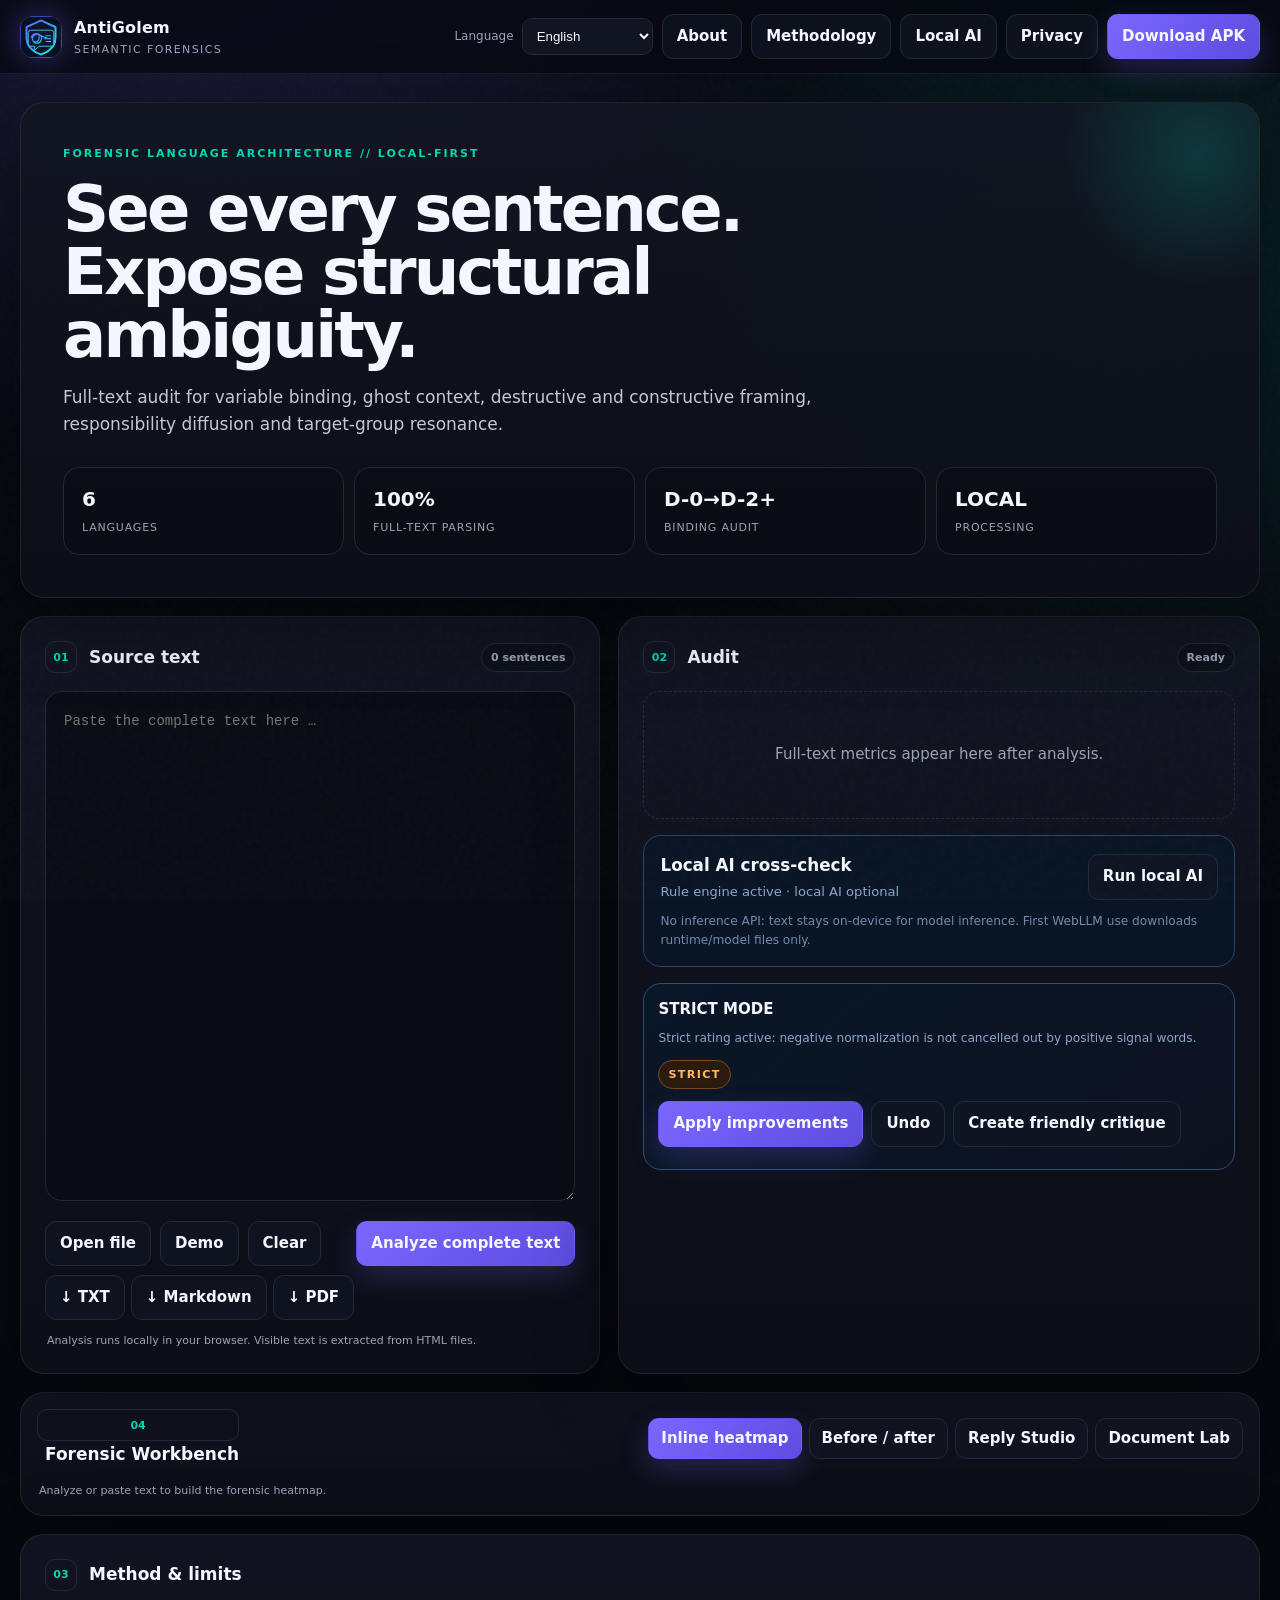
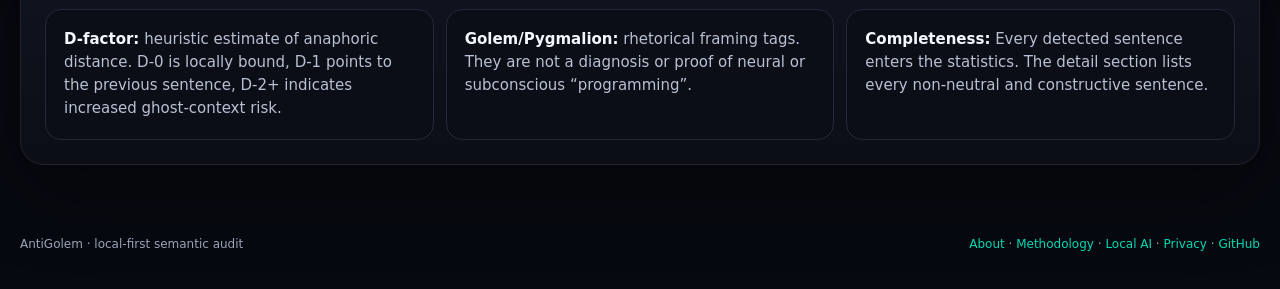
==== commit 02fed5c7: "Load AntiGolem text export tools" ====
--- a/index.html
+++ b/index.html
@@ -84,5 +84,7 @@
   <script src="local-ai.js"></script>
   <script src="editor-tools.js"></script>
   <script src="workbench.js"></script>
+  <script src="share-tools.js"></script>
+  <script src="export-tools.js"></script>
 </body>
 </html>
